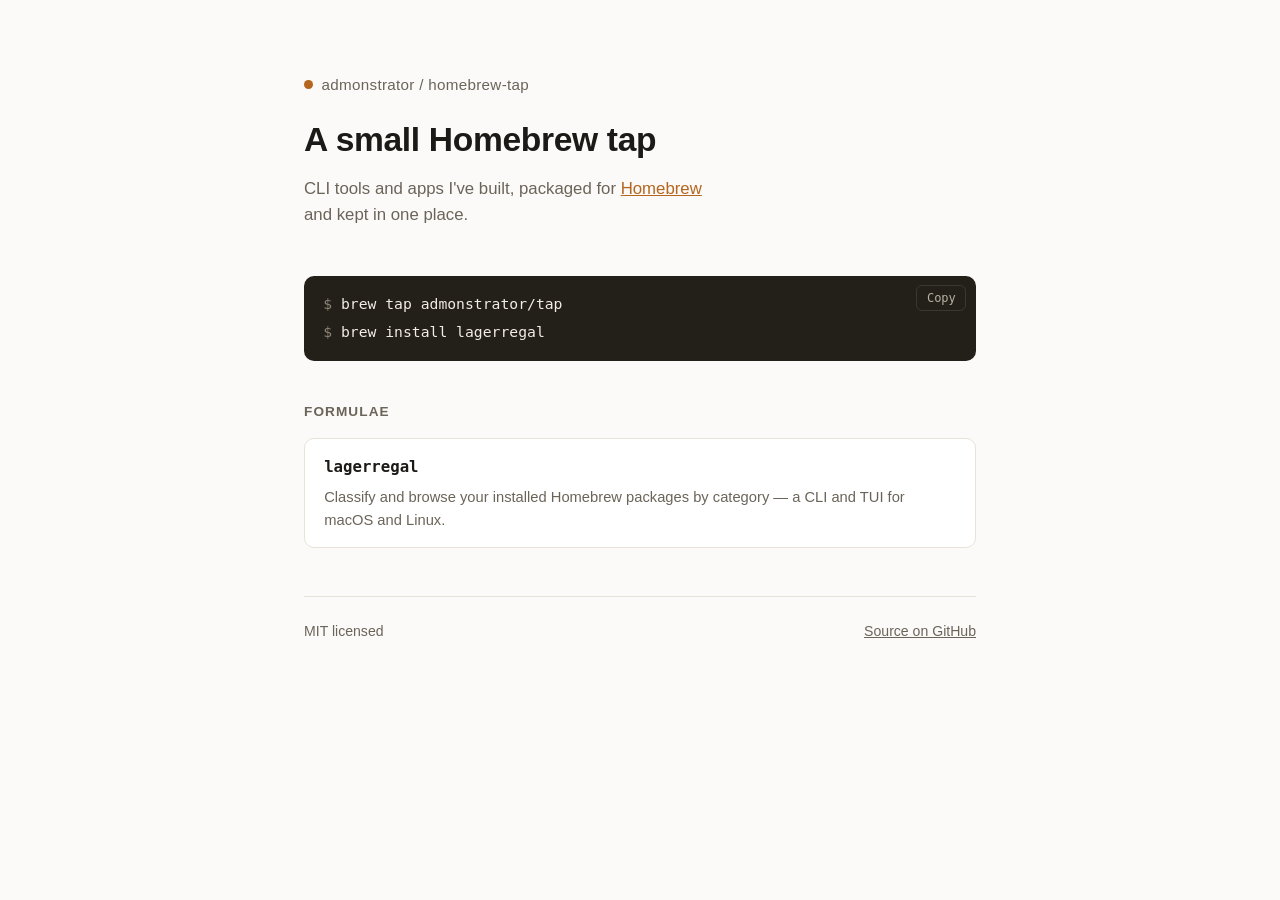
==== site/index.html @ 942a2356 "Initial tap: README, lagerregal formula, and GH Pages site Sets up homebrew-tap as the collection po" ====
<!doctype html>
<html lang="en">
<head>
<meta charset="utf-8">
<meta name="viewport" content="width=device-width, initial-scale=1">
<title>admonstrator&#39;s Homebrew Tap</title>
<meta name="description" content="A personal Homebrew tap: CLI tools and apps by admonstrator, installable via brew.">
<style>
  :root {
    --bg: #fbfaf8;
    --fg: #1c1a17;
    --muted: #6b6459;
    --accent: #b5651d;
    --card: #ffffff;
    --border: #e7e2da;
    --code-bg: #232019;
    --code-fg: #f2ede4;
  }
  @media (prefers-color-scheme: dark) {
    :root {
      --bg: #171512;
      --fg: #ede8e0;
      --muted: #a49a8a;
      --accent: #e0954f;
      --card: #211e1a;
      --border: #34302a;
      --code-bg: #0f0d0b;
      --code-fg: #f2ede4;
    }
  }
  :root[data-theme="dark"] {
    --bg: #171512; --fg: #ede8e0; --muted: #a49a8a; --accent: #e0954f;
    --card: #211e1a; --border: #34302a; --code-bg: #0f0d0b; --code-fg: #f2ede4;
  }
  :root[data-theme="light"] {
    --bg: #fbfaf8; --fg: #1c1a17; --muted: #6b6459; --accent: #b5651d;
    --card: #ffffff; --border: #e7e2da; --code-bg: #232019; --code-fg: #f2ede4;
  }

  * { box-sizing: border-box; }
  html, body {
    margin: 0; padding: 0;
    background: var(--bg); color: var(--fg);
    font-family: -apple-system, BlinkMacSystemFont, "Segoe UI", Helvetica, Arial, sans-serif;
  }
  body {
    max-width: 720px;
    margin: 0 auto;
    padding: 4.5rem 1.5rem 3rem;
    line-height: 1.55;
  }
  header { margin-bottom: 3rem; }
  .mark {
    display: inline-flex;
    align-items: center;
    gap: 0.55rem;
    font-size: 0.95rem;
    color: var(--muted);
    letter-spacing: 0.02em;
    margin-bottom: 1.1rem;
  }
  .mark .dot {
    width: 0.55rem; height: 0.55rem; border-radius: 50%;
    background: var(--accent);
    flex: none;
  }
  h1 {
    font-size: 2.1rem;
    margin: 0 0 0.6rem;
    letter-spacing: -0.01em;
  }
  .lede {
    color: var(--muted);
    font-size: 1.05rem;
    max-width: 46ch;
    margin: 0;
  }

  .install {
    position: relative;
    background: var(--code-bg);
    color: var(--code-fg);
    border-radius: 10px;
    padding: 1.1rem 1.2rem;
    font-family: ui-monospace, SFMono-Regular, Menlo, Consolas, monospace;
    font-size: 0.92rem;
    margin: 2rem 0 2.5rem;
    overflow-x: auto;
  }
  .install div + div { margin-top: 0.3rem; }
  .install .prompt { color: #8a8378; user-select: none; }
  .copy-btn {
    position: absolute;
    top: 0.6rem; right: 0.6rem;
    background: transparent;
    color: #b8b1a3;
    border: 1px solid #3d382f;
    border-radius: 6px;
    padding: 0.3rem 0.6rem;
    font-size: 0.75rem;
    cursor: pointer;
    font-family: inherit;
  }
  .copy-btn:hover { background: #2c2820; color: var(--code-fg); }

  h2 {
    font-size: 0.85rem;
    text-transform: uppercase;
    letter-spacing: 0.08em;
    color: var(--muted);
    margin: 0 0 1rem;
  }
  .formulae { list-style: none; margin: 0 0 3rem; padding: 0; display: grid; gap: 0.75rem; }
  .formulae li {
    background: var(--card);
    border: 1px solid var(--border);
    border-radius: 10px;
    padding: 1rem 1.2rem;
  }
  .formulae a {
    color: var(--fg);
    font-weight: 600;
    text-decoration: none;
    font-family: ui-monospace, SFMono-Regular, Menlo, Consolas, monospace;
    font-size: 0.98rem;
  }
  .formulae a:hover { color: var(--accent); }
  .formulae p {
    margin: 0.35rem 0 0;
    color: var(--muted);
    font-size: 0.92rem;
  }

  footer {
    border-top: 1px solid var(--border);
    padding-top: 1.5rem;
    color: var(--muted);
    font-size: 0.88rem;
    display: flex;
    justify-content: space-between;
    flex-wrap: wrap;
    gap: 0.5rem;
  }
  footer a { color: var(--muted); }
  a { color: var(--accent); }
</style>
</head>
<body>
  <header>
    <div class="mark"><span class="dot"></span> admonstrator / homebrew-tap</div>
    <h1>A small Homebrew tap</h1>
    <p class="lede">CLI tools and apps I've built, packaged for <a href="https://brew.sh">Homebrew</a> and kept in one place.</p>
  </header>

  <div class="install">
    <div><span class="prompt">$</span> brew tap admonstrator/tap</div>
    <div><span class="prompt">$</span> brew install lagerregal</div>
    <button class="copy-btn" onclick="copyInstall(this)">Copy</button>
  </div>

  <h2>Formulae</h2>
  <ul class="formulae">
    <li>
      <a href="https://github.com/admonstrator/homebrew-lagerregal">lagerregal</a>
      <p>Classify and browse your installed Homebrew packages by category — a CLI and TUI for macOS and Linux.</p>
    </li>
  </ul>

  <footer>
    <span>MIT licensed</span>
    <a href="https://github.com/admonstrator/homebrew-tap">Source on GitHub</a>
  </footer>

  <script>
    function copyInstall(btn) {
      const text = "brew tap admonstrator/tap\nbrew install lagerregal";
      navigator.clipboard.writeText(text).then(() => {
        const original = btn.textContent;
        btn.textContent = "Copied";
        setTimeout(() => { btn.textContent = original; }, 1500);
      });
    }
  </script>
</body>
</html>
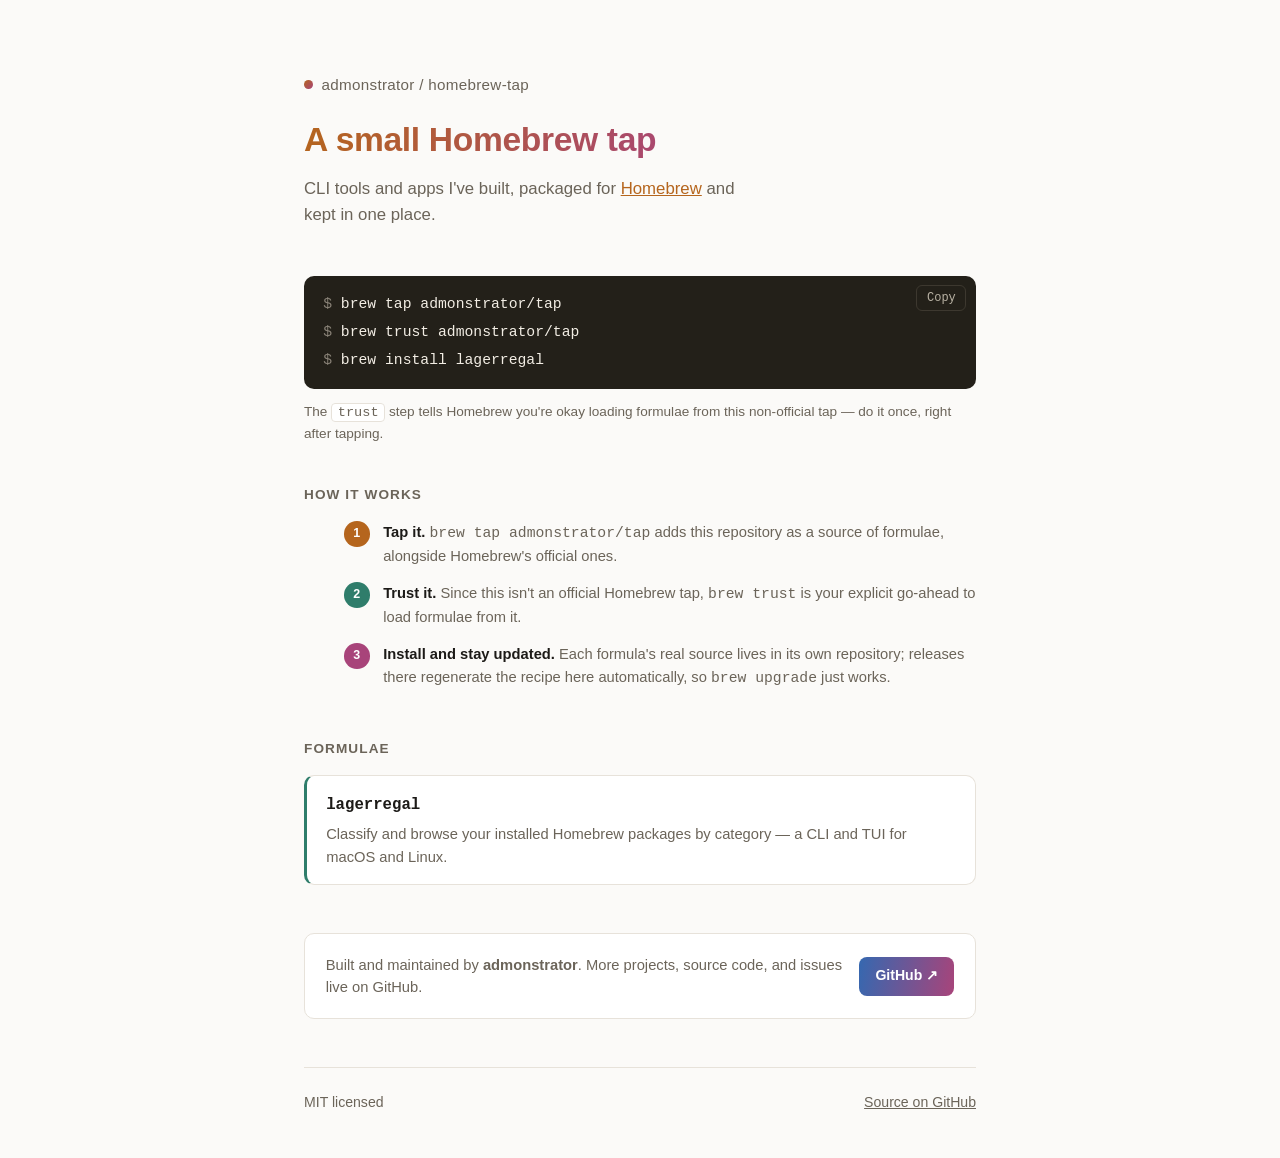
==== commit a8c1b1ba: "Colorize site, explain the tap flow, add brew trust step and GitHub link" ====
--- a/site/index.html
+++ b/site/index.html
@@ -11,6 +11,9 @@
     --fg: #1c1a17;
     --muted: #6b6459;
     --accent: #b5651d;
+    --accent-2: #2f7d6b;
+    --accent-3: #a8447a;
+    --accent-4: #3568b0;
     --card: #ffffff;
     --border: #e7e2da;
     --code-bg: #232019;
@@ -22,6 +25,9 @@
       --fg: #ede8e0;
       --muted: #a49a8a;
       --accent: #e0954f;
+      --accent-2: #57bfa4;
+      --accent-3: #dd7fb2;
+      --accent-4: #7aa6e5;
       --card: #211e1a;
       --border: #34302a;
       --code-bg: #0f0d0b;
@@ -30,10 +36,12 @@
   }
   :root[data-theme="dark"] {
     --bg: #171512; --fg: #ede8e0; --muted: #a49a8a; --accent: #e0954f;
+    --accent-2: #57bfa4; --accent-3: #dd7fb2; --accent-4: #7aa6e5;
     --card: #211e1a; --border: #34302a; --code-bg: #0f0d0b; --code-fg: #f2ede4;
   }
   :root[data-theme="light"] {
     --bg: #fbfaf8; --fg: #1c1a17; --muted: #6b6459; --accent: #b5651d;
+    --accent-2: #2f7d6b; --accent-3: #a8447a; --accent-4: #3568b0;
     --card: #ffffff; --border: #e7e2da; --code-bg: #232019; --code-fg: #f2ede4;
   }
 
@@ -61,18 +69,22 @@
   }
   .mark .dot {
     width: 0.55rem; height: 0.55rem; border-radius: 50%;
-    background: var(--accent);
+    background: linear-gradient(135deg, var(--accent), var(--accent-3));
     flex: none;
   }
   h1 {
     font-size: 2.1rem;
     margin: 0 0 0.6rem;
     letter-spacing: -0.01em;
+    background: linear-gradient(100deg, var(--accent), var(--accent-3) 60%, var(--accent-4));
+    -webkit-background-clip: text;
+    background-clip: text;
+    color: transparent;
   }
   .lede {
     color: var(--muted);
     font-size: 1.05rem;
-    max-width: 46ch;
+    max-width: 50ch;
     margin: 0;
   }
 
@@ -84,7 +96,7 @@
     padding: 1.1rem 1.2rem;
     font-family: ui-monospace, SFMono-Regular, Menlo, Consolas, monospace;
     font-size: 0.92rem;
-    margin: 2rem 0 2.5rem;
+    margin: 2rem 0 0.75rem;
     overflow-x: auto;
   }
   .install div + div { margin-top: 0.3rem; }
@@ -102,6 +114,18 @@
     font-family: inherit;
   }
   .copy-btn:hover { background: #2c2820; color: var(--code-fg); }
+  .install-note {
+    color: var(--muted);
+    font-size: 0.85rem;
+    margin: 0 0 2.5rem;
+  }
+  .install-note code {
+    font-family: ui-monospace, SFMono-Regular, Menlo, Consolas, monospace;
+    background: var(--card);
+    border: 1px solid var(--border);
+    border-radius: 4px;
+    padding: 0.05rem 0.35rem;
+  }
 
   h2 {
     font-size: 0.85rem;
@@ -110,10 +134,42 @@
     color: var(--muted);
     margin: 0 0 1rem;
   }
+
+  .explainer {
+    display: grid;
+    gap: 0.9rem;
+    margin: 0 0 3rem;
+  }
+  .explainer li {
+    list-style: none;
+    display: flex;
+    gap: 0.85rem;
+    align-items: flex-start;
+  }
+  .explainer .num {
+    flex: none;
+    width: 1.6rem; height: 1.6rem;
+    border-radius: 50%;
+    display: flex; align-items: center; justify-content: center;
+    font-size: 0.78rem;
+    font-weight: 700;
+    color: #fff;
+  }
+  .explainer li:nth-child(1) .num { background: var(--accent); }
+  .explainer li:nth-child(2) .num { background: var(--accent-2); }
+  .explainer li:nth-child(3) .num { background: var(--accent-3); }
+  .explainer p {
+    margin: 0;
+    color: var(--muted);
+    font-size: 0.92rem;
+  }
+  .explainer strong { color: var(--fg); }
+
   .formulae { list-style: none; margin: 0 0 3rem; padding: 0; display: grid; gap: 0.75rem; }
   .formulae li {
     background: var(--card);
     border: 1px solid var(--border);
+    border-left: 3px solid var(--accent-2);
     border-radius: 10px;
     padding: 1rem 1.2rem;
   }
@@ -130,6 +186,38 @@
     color: var(--muted);
     font-size: 0.92rem;
   }
+
+  .about {
+    background: var(--card);
+    border: 1px solid var(--border);
+    border-radius: 10px;
+    padding: 1.2rem 1.3rem;
+    margin: 0 0 3rem;
+    display: flex;
+    gap: 1rem;
+    align-items: center;
+    flex-wrap: wrap;
+  }
+  .about p {
+    margin: 0;
+    color: var(--muted);
+    font-size: 0.92rem;
+    flex: 1 1 30ch;
+  }
+  .about a.button {
+    flex: none;
+    display: inline-flex;
+    align-items: center;
+    gap: 0.4rem;
+    background: linear-gradient(100deg, var(--accent-4), var(--accent-3));
+    color: #fff;
+    text-decoration: none;
+    font-weight: 600;
+    font-size: 0.88rem;
+    padding: 0.55rem 1rem;
+    border-radius: 8px;
+  }
+  .about a.button:hover { filter: brightness(1.08); }
 
   footer {
     border-top: 1px solid var(--border);
@@ -154,9 +242,27 @@
 
   <div class="install">
     <div><span class="prompt">$</span> brew tap admonstrator/tap</div>
+    <div><span class="prompt">$</span> brew trust admonstrator/tap</div>
     <div><span class="prompt">$</span> brew install lagerregal</div>
     <button class="copy-btn" onclick="copyInstall(this)">Copy</button>
   </div>
+  <p class="install-note">The <code>trust</code> step tells Homebrew you're okay loading formulae from this non-official tap — do it once, right after tapping.</p>
+
+  <h2>How it works</h2>
+  <ul class="explainer">
+    <li>
+      <span class="num">1</span>
+      <p><strong>Tap it.</strong> <code>brew tap admonstrator/tap</code> adds this repository as a source of formulae, alongside Homebrew's official ones.</p>
+    </li>
+    <li>
+      <span class="num">2</span>
+      <p><strong>Trust it.</strong> Since this isn't an official Homebrew tap, <code>brew trust</code> is your explicit go-ahead to load formulae from it.</p>
+    </li>
+    <li>
+      <span class="num">3</span>
+      <p><strong>Install and stay updated.</strong> Each formula's real source lives in its own repository; releases there regenerate the recipe here automatically, so <code>brew upgrade</code> just works.</p>
+    </li>
+  </ul>
 
   <h2>Formulae</h2>
   <ul class="formulae">
@@ -165,6 +271,13 @@
       <p>Classify and browse your installed Homebrew packages by category — a CLI and TUI for macOS and Linux.</p>
     </li>
   </ul>
+
+  <div class="about">
+    <p>Built and maintained by <strong>admonstrator</strong>. More projects, source code, and issues live on GitHub.</p>
+    <a class="button" href="https://admon.me" target="_blank" rel="noopener">
+      GitHub ↗
+    </a>
+  </div>
 
   <footer>
     <span>MIT licensed</span>
@@ -173,7 +286,7 @@
 
   <script>
     function copyInstall(btn) {
-      const text = "brew tap admonstrator/tap\nbrew install lagerregal";
+      const text = "brew tap admonstrator/tap\nbrew trust admonstrator/tap\nbrew install lagerregal";
       navigator.clipboard.writeText(text).then(() => {
         const original = btn.textContent;
         btn.textContent = "Copied";
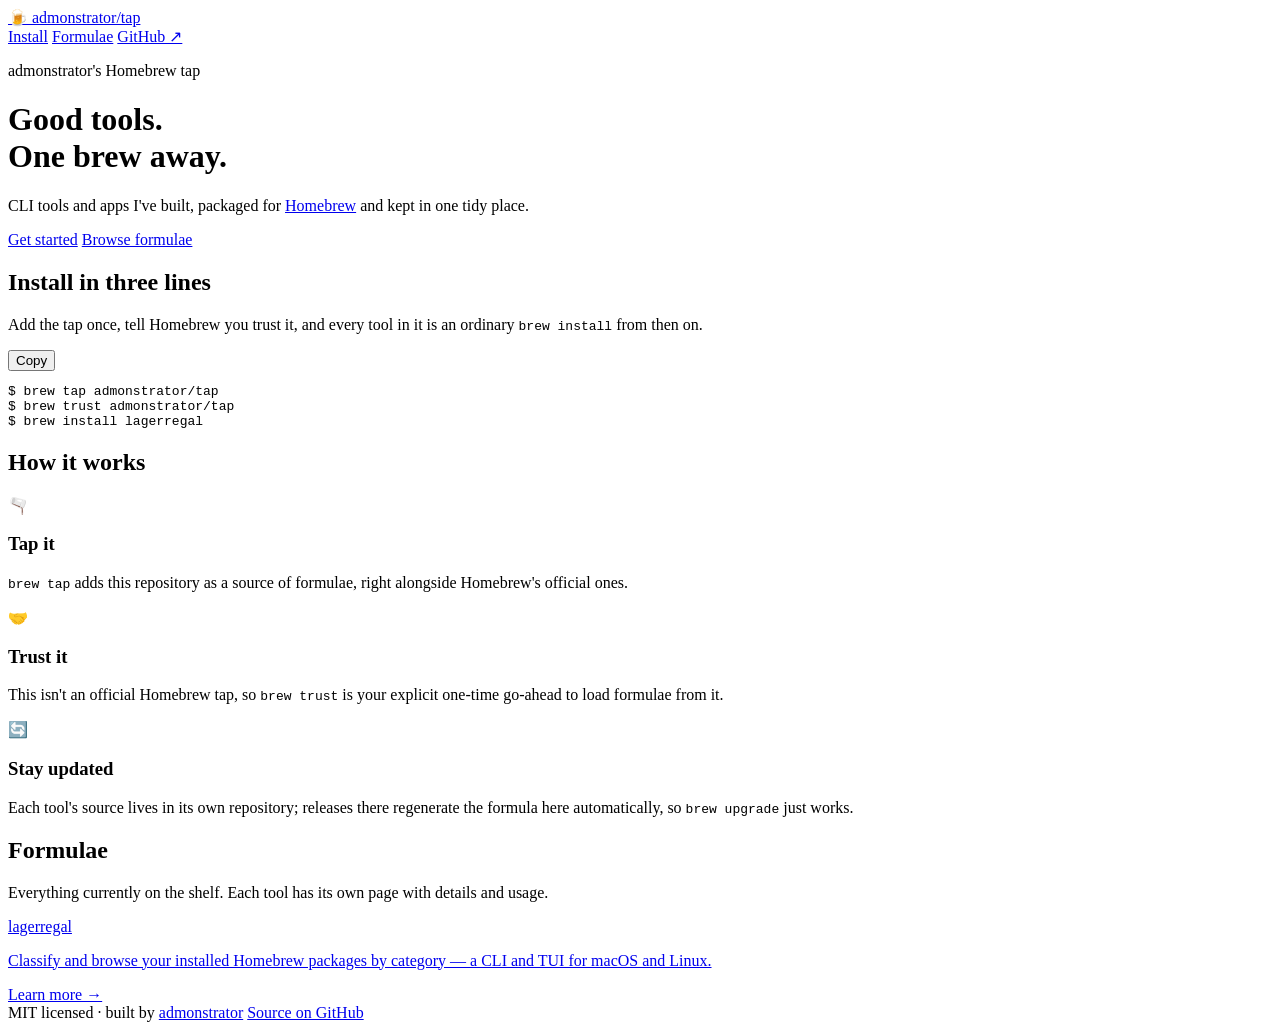
==== commit ddddad47: "Redesign site Apple-style and add /lagerregal tool page Co-Authored-By: Claude Fable 5 <noreply@anth" ====
--- a/site/index.html
+++ b/site/index.html
@@ -5,283 +5,83 @@
 <meta name="viewport" content="width=device-width, initial-scale=1">
 <title>admonstrator&#39;s Homebrew Tap</title>
 <meta name="description" content="A personal Homebrew tap: CLI tools and apps by admonstrator, installable via brew.">
-<style>
-  :root {
-    --bg: #fbfaf8;
-    --fg: #1c1a17;
-    --muted: #6b6459;
-    --accent: #b5651d;
-    --accent-2: #2f7d6b;
-    --accent-3: #a8447a;
-    --accent-4: #3568b0;
-    --card: #ffffff;
-    --border: #e7e2da;
-    --code-bg: #232019;
-    --code-fg: #f2ede4;
-  }
-  @media (prefers-color-scheme: dark) {
-    :root {
-      --bg: #171512;
-      --fg: #ede8e0;
-      --muted: #a49a8a;
-      --accent: #e0954f;
-      --accent-2: #57bfa4;
-      --accent-3: #dd7fb2;
-      --accent-4: #7aa6e5;
-      --card: #211e1a;
-      --border: #34302a;
-      --code-bg: #0f0d0b;
-      --code-fg: #f2ede4;
-    }
-  }
-  :root[data-theme="dark"] {
-    --bg: #171512; --fg: #ede8e0; --muted: #a49a8a; --accent: #e0954f;
-    --accent-2: #57bfa4; --accent-3: #dd7fb2; --accent-4: #7aa6e5;
-    --card: #211e1a; --border: #34302a; --code-bg: #0f0d0b; --code-fg: #f2ede4;
-  }
-  :root[data-theme="light"] {
-    --bg: #fbfaf8; --fg: #1c1a17; --muted: #6b6459; --accent: #b5651d;
-    --accent-2: #2f7d6b; --accent-3: #a8447a; --accent-4: #3568b0;
-    --card: #ffffff; --border: #e7e2da; --code-bg: #232019; --code-fg: #f2ede4;
-  }
-
-  * { box-sizing: border-box; }
-  html, body {
-    margin: 0; padding: 0;
-    background: var(--bg); color: var(--fg);
-    font-family: -apple-system, BlinkMacSystemFont, "Segoe UI", Helvetica, Arial, sans-serif;
-  }
-  body {
-    max-width: 720px;
-    margin: 0 auto;
-    padding: 4.5rem 1.5rem 3rem;
-    line-height: 1.55;
-  }
-  header { margin-bottom: 3rem; }
-  .mark {
-    display: inline-flex;
-    align-items: center;
-    gap: 0.55rem;
-    font-size: 0.95rem;
-    color: var(--muted);
-    letter-spacing: 0.02em;
-    margin-bottom: 1.1rem;
-  }
-  .mark .dot {
-    width: 0.55rem; height: 0.55rem; border-radius: 50%;
-    background: linear-gradient(135deg, var(--accent), var(--accent-3));
-    flex: none;
-  }
-  h1 {
-    font-size: 2.1rem;
-    margin: 0 0 0.6rem;
-    letter-spacing: -0.01em;
-    background: linear-gradient(100deg, var(--accent), var(--accent-3) 60%, var(--accent-4));
-    -webkit-background-clip: text;
-    background-clip: text;
-    color: transparent;
-  }
-  .lede {
-    color: var(--muted);
-    font-size: 1.05rem;
-    max-width: 50ch;
-    margin: 0;
-  }
-
-  .install {
-    position: relative;
-    background: var(--code-bg);
-    color: var(--code-fg);
-    border-radius: 10px;
-    padding: 1.1rem 1.2rem;
-    font-family: ui-monospace, SFMono-Regular, Menlo, Consolas, monospace;
-    font-size: 0.92rem;
-    margin: 2rem 0 0.75rem;
-    overflow-x: auto;
-  }
-  .install div + div { margin-top: 0.3rem; }
-  .install .prompt { color: #8a8378; user-select: none; }
-  .copy-btn {
-    position: absolute;
-    top: 0.6rem; right: 0.6rem;
-    background: transparent;
-    color: #b8b1a3;
-    border: 1px solid #3d382f;
-    border-radius: 6px;
-    padding: 0.3rem 0.6rem;
-    font-size: 0.75rem;
-    cursor: pointer;
-    font-family: inherit;
-  }
-  .copy-btn:hover { background: #2c2820; color: var(--code-fg); }
-  .install-note {
-    color: var(--muted);
-    font-size: 0.85rem;
-    margin: 0 0 2.5rem;
-  }
-  .install-note code {
-    font-family: ui-monospace, SFMono-Regular, Menlo, Consolas, monospace;
-    background: var(--card);
-    border: 1px solid var(--border);
-    border-radius: 4px;
-    padding: 0.05rem 0.35rem;
-  }
-
-  h2 {
-    font-size: 0.85rem;
-    text-transform: uppercase;
-    letter-spacing: 0.08em;
-    color: var(--muted);
-    margin: 0 0 1rem;
-  }
-
-  .explainer {
-    display: grid;
-    gap: 0.9rem;
-    margin: 0 0 3rem;
-  }
-  .explainer li {
-    list-style: none;
-    display: flex;
-    gap: 0.85rem;
-    align-items: flex-start;
-  }
-  .explainer .num {
-    flex: none;
-    width: 1.6rem; height: 1.6rem;
-    border-radius: 50%;
-    display: flex; align-items: center; justify-content: center;
-    font-size: 0.78rem;
-    font-weight: 700;
-    color: #fff;
-  }
-  .explainer li:nth-child(1) .num { background: var(--accent); }
-  .explainer li:nth-child(2) .num { background: var(--accent-2); }
-  .explainer li:nth-child(3) .num { background: var(--accent-3); }
-  .explainer p {
-    margin: 0;
-    color: var(--muted);
-    font-size: 0.92rem;
-  }
-  .explainer strong { color: var(--fg); }
-
-  .formulae { list-style: none; margin: 0 0 3rem; padding: 0; display: grid; gap: 0.75rem; }
-  .formulae li {
-    background: var(--card);
-    border: 1px solid var(--border);
-    border-left: 3px solid var(--accent-2);
-    border-radius: 10px;
-    padding: 1rem 1.2rem;
-  }
-  .formulae a {
-    color: var(--fg);
-    font-weight: 600;
-    text-decoration: none;
-    font-family: ui-monospace, SFMono-Regular, Menlo, Consolas, monospace;
-    font-size: 0.98rem;
-  }
-  .formulae a:hover { color: var(--accent); }
-  .formulae p {
-    margin: 0.35rem 0 0;
-    color: var(--muted);
-    font-size: 0.92rem;
-  }
-
-  .about {
-    background: var(--card);
-    border: 1px solid var(--border);
-    border-radius: 10px;
-    padding: 1.2rem 1.3rem;
-    margin: 0 0 3rem;
-    display: flex;
-    gap: 1rem;
-    align-items: center;
-    flex-wrap: wrap;
-  }
-  .about p {
-    margin: 0;
-    color: var(--muted);
-    font-size: 0.92rem;
-    flex: 1 1 30ch;
-  }
-  .about a.button {
-    flex: none;
-    display: inline-flex;
-    align-items: center;
-    gap: 0.4rem;
-    background: linear-gradient(100deg, var(--accent-4), var(--accent-3));
-    color: #fff;
-    text-decoration: none;
-    font-weight: 600;
-    font-size: 0.88rem;
-    padding: 0.55rem 1rem;
-    border-radius: 8px;
-  }
-  .about a.button:hover { filter: brightness(1.08); }
-
-  footer {
-    border-top: 1px solid var(--border);
-    padding-top: 1.5rem;
-    color: var(--muted);
-    font-size: 0.88rem;
-    display: flex;
-    justify-content: space-between;
-    flex-wrap: wrap;
-    gap: 0.5rem;
-  }
-  footer a { color: var(--muted); }
-  a { color: var(--accent); }
-</style>
+<link rel="icon" href="data:image/svg+xml,<svg xmlns=%22http://www.w3.org/2000/svg%22 viewBox=%220 0 100 100%22><text y=%22.9em%22 font-size=%2290%22>🍺</text></svg>">
+<link rel="stylesheet" href="/assets/style.css">
 </head>
 <body>
-  <header>
-    <div class="mark"><span class="dot"></span> admonstrator / homebrew-tap</div>
-    <h1>A small Homebrew tap</h1>
-    <p class="lede">CLI tools and apps I've built, packaged for <a href="https://brew.sh">Homebrew</a> and kept in one place.</p>
-  </header>
+  <nav>
+    <div class="nav-inner">
+      <a class="brand" href="/">🍺 admonstrator/tap</a>
+      <div class="nav-links">
+        <a href="#install">Install</a>
+        <a href="#formulae">Formulae</a>
+        <a href="https://admon.me" target="_blank" rel="noopener">GitHub ↗</a>
+      </div>
+    </div>
+  </nav>
 
-  <div class="install">
-    <div><span class="prompt">$</span> brew tap admonstrator/tap</div>
-    <div><span class="prompt">$</span> brew trust admonstrator/tap</div>
-    <div><span class="prompt">$</span> brew install lagerregal</div>
-    <button class="copy-btn" onclick="copyInstall(this)">Copy</button>
-  </div>
-  <p class="install-note">The <code>trust</code> step tells Homebrew you're okay loading formulae from this non-official tap — do it once, right after tapping.</p>
+  <main>
+    <div class="hero">
+      <p class="eyebrow">admonstrator&#39;s Homebrew tap</p>
+      <h1>Good tools.<br>One <span class="tint">brew</span> away.</h1>
+      <p class="lede">CLI tools and apps I've built, packaged for <a href="https://brew.sh">Homebrew</a> and kept in one tidy place.</p>
+      <div class="cta">
+        <a class="button" href="#install">Get started</a>
+        <a class="quiet" href="#formulae">Browse formulae</a>
+      </div>
+    </div>
 
-  <h2>How it works</h2>
-  <ul class="explainer">
-    <li>
-      <span class="num">1</span>
-      <p><strong>Tap it.</strong> <code>brew tap admonstrator/tap</code> adds this repository as a source of formulae, alongside Homebrew's official ones.</p>
-    </li>
-    <li>
-      <span class="num">2</span>
-      <p><strong>Trust it.</strong> Since this isn't an official Homebrew tap, <code>brew trust</code> is your explicit go-ahead to load formulae from it.</p>
-    </li>
-    <li>
-      <span class="num">3</span>
-      <p><strong>Install and stay updated.</strong> Each formula's real source lives in its own repository; releases there regenerate the recipe here automatically, so <code>brew upgrade</code> just works.</p>
-    </li>
-  </ul>
+    <section id="install">
+      <h2>Install in three lines</h2>
+      <p class="section-lede">Add the tap once, tell Homebrew you trust it, and every tool in it is an ordinary <code>brew install</code> from then on.</p>
+      <div class="terminal">
+        <div class="bar"><span></span><span></span><span></span></div>
+        <button class="copy-btn" onclick="copyInstall(this)">Copy</button>
+        <pre><span class="prompt">$</span> brew tap admonstrator/tap
+<span class="prompt">$</span> brew trust admonstrator/tap
+<span class="prompt">$</span> brew install lagerregal</pre>
+      </div>
+    </section>
 
-  <h2>Formulae</h2>
-  <ul class="formulae">
-    <li>
-      <a href="https://github.com/admonstrator/homebrew-lagerregal">lagerregal</a>
-      <p>Classify and browse your installed Homebrew packages by category — a CLI and TUI for macOS and Linux.</p>
-    </li>
-  </ul>
+    <section>
+      <h2>How it works</h2>
+      <div class="grid">
+        <div class="card">
+          <div class="icon">🫗</div>
+          <h3>Tap it</h3>
+          <p><code>brew tap</code> adds this repository as a source of formulae, right alongside Homebrew's official ones.</p>
+        </div>
+        <div class="card">
+          <div class="icon">🤝</div>
+          <h3>Trust it</h3>
+          <p>This isn't an official Homebrew tap, so <code>brew trust</code> is your explicit one-time go-ahead to load formulae from it.</p>
+        </div>
+        <div class="card">
+          <div class="icon">🔄</div>
+          <h3>Stay updated</h3>
+          <p>Each tool's source lives in its own repository; releases there regenerate the formula here automatically, so <code>brew upgrade</code> just works.</p>
+        </div>
+      </div>
+    </section>
 
-  <div class="about">
-    <p>Built and maintained by <strong>admonstrator</strong>. More projects, source code, and issues live on GitHub.</p>
-    <a class="button" href="https://admon.me" target="_blank" rel="noopener">
-      GitHub ↗
-    </a>
-  </div>
+    <section id="formulae">
+      <h2>Formulae</h2>
+      <p class="section-lede">Everything currently on the shelf. Each tool has its own page with details and usage.</p>
+      <div class="grid">
+        <a class="tile" href="/lagerregal/">
+          <span class="name">lagerregal</span>
+          <p>Classify and browse your installed Homebrew packages by category — a CLI and TUI for macOS and Linux.</p>
+          <span class="more">Learn more →</span>
+        </a>
+      </div>
+    </section>
+  </main>
 
   <footer>
-    <span>MIT licensed</span>
-    <a href="https://github.com/admonstrator/homebrew-tap">Source on GitHub</a>
+    <div class="footer-inner">
+      <span>MIT licensed · built by <a href="https://admon.me" target="_blank" rel="noopener">admonstrator</a></span>
+      <a href="https://github.com/admonstrator/homebrew-tap">Source on GitHub</a>
+    </div>
   </footer>
 
   <script>
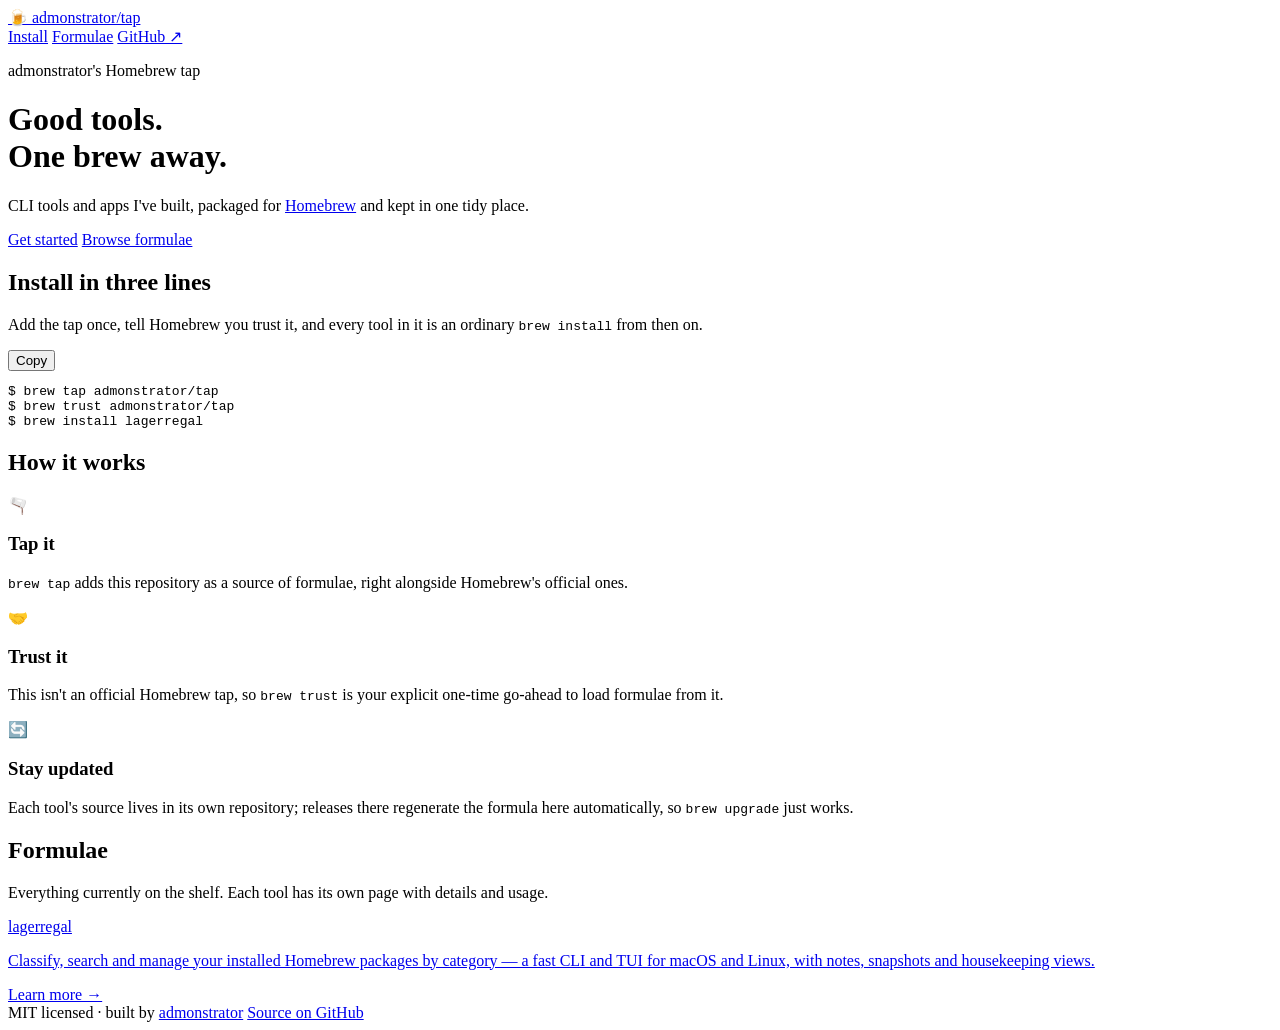
==== commit 9306a4d7: "Refresh lagerregal description and add real TUI screenshots The description now covers what the tool" ====
--- a/site/index.html
+++ b/site/index.html
@@ -70,7 +70,7 @@
       <div class="grid">
         <a class="tile" href="/lagerregal/">
           <span class="name">lagerregal</span>
-          <p>Classify and browse your installed Homebrew packages by category — a CLI and TUI for macOS and Linux.</p>
+          <p>Classify, search and manage your installed Homebrew packages by category — a fast CLI and TUI for macOS and Linux, with notes, snapshots and housekeeping views.</p>
           <span class="more">Learn more →</span>
         </a>
       </div>
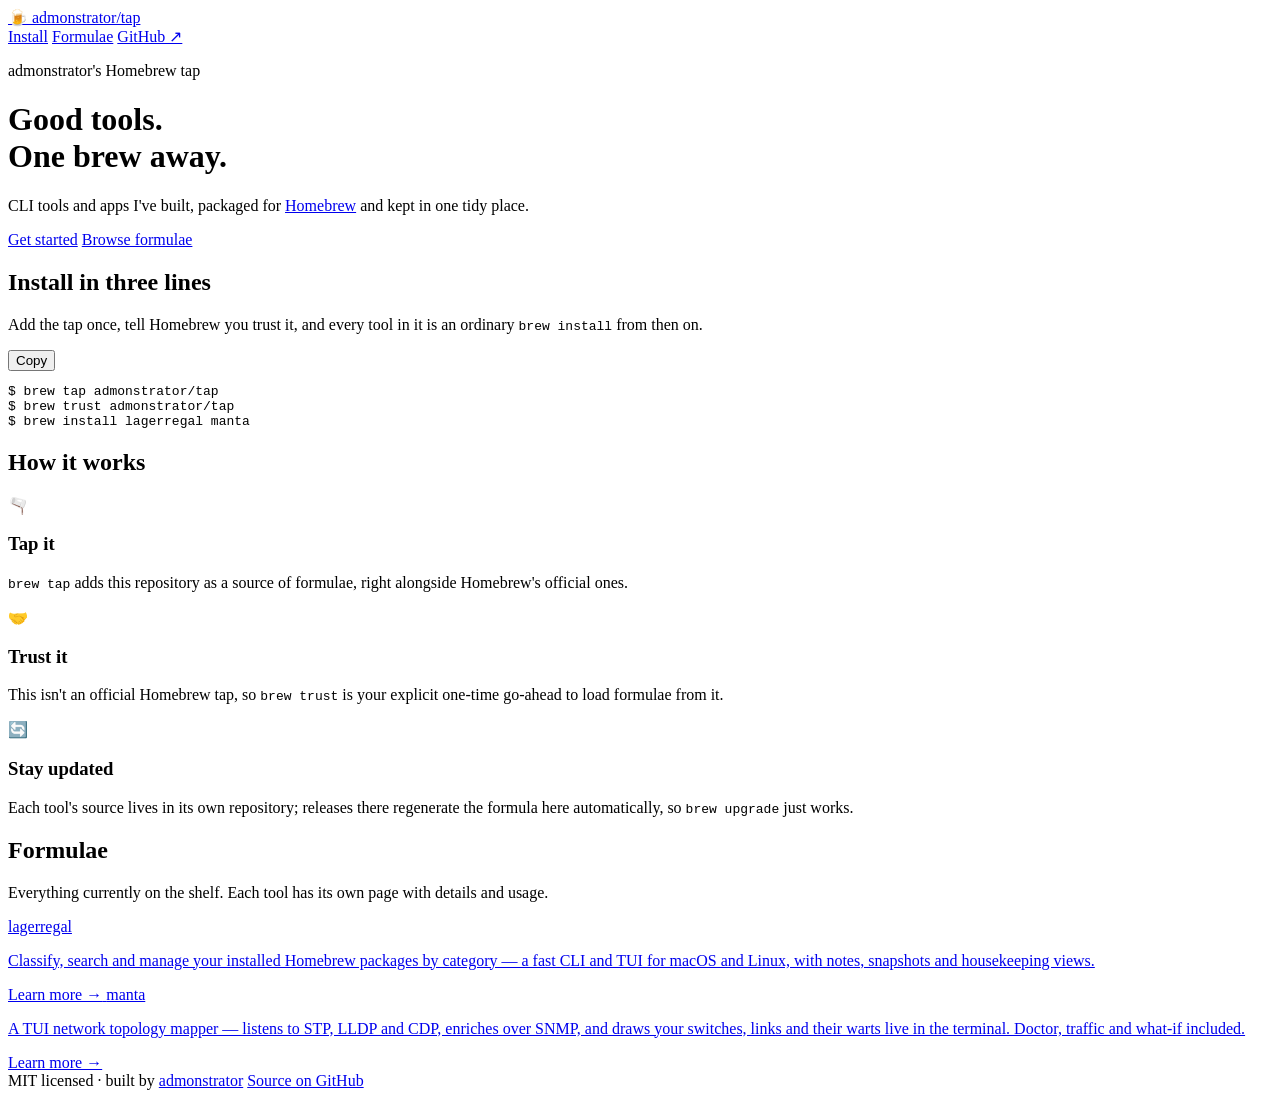
==== commit fc802999: "manta: add site subpage, screenshots and README entry A fancy little /manta/ page on brew.admon.me i" ====
--- a/site/index.html
+++ b/site/index.html
@@ -39,7 +39,7 @@
         <button class="copy-btn" onclick="copyInstall(this)">Copy</button>
         <pre><span class="prompt">$</span> brew tap admonstrator/tap
 <span class="prompt">$</span> brew trust admonstrator/tap
-<span class="prompt">$</span> brew install lagerregal</pre>
+<span class="prompt">$</span> brew install lagerregal manta</pre>
       </div>
     </section>
 
@@ -73,6 +73,11 @@
           <p>Classify, search and manage your installed Homebrew packages by category — a fast CLI and TUI for macOS and Linux, with notes, snapshots and housekeeping views.</p>
           <span class="more">Learn more →</span>
         </a>
+        <a class="tile" href="/manta/">
+          <span class="name">manta</span>
+          <p>A TUI network topology mapper — listens to STP, LLDP and CDP, enriches over SNMP, and draws your switches, links and their warts live in the terminal. Doctor, traffic and what-if included.</p>
+          <span class="more">Learn more →</span>
+        </a>
       </div>
     </section>
   </main>
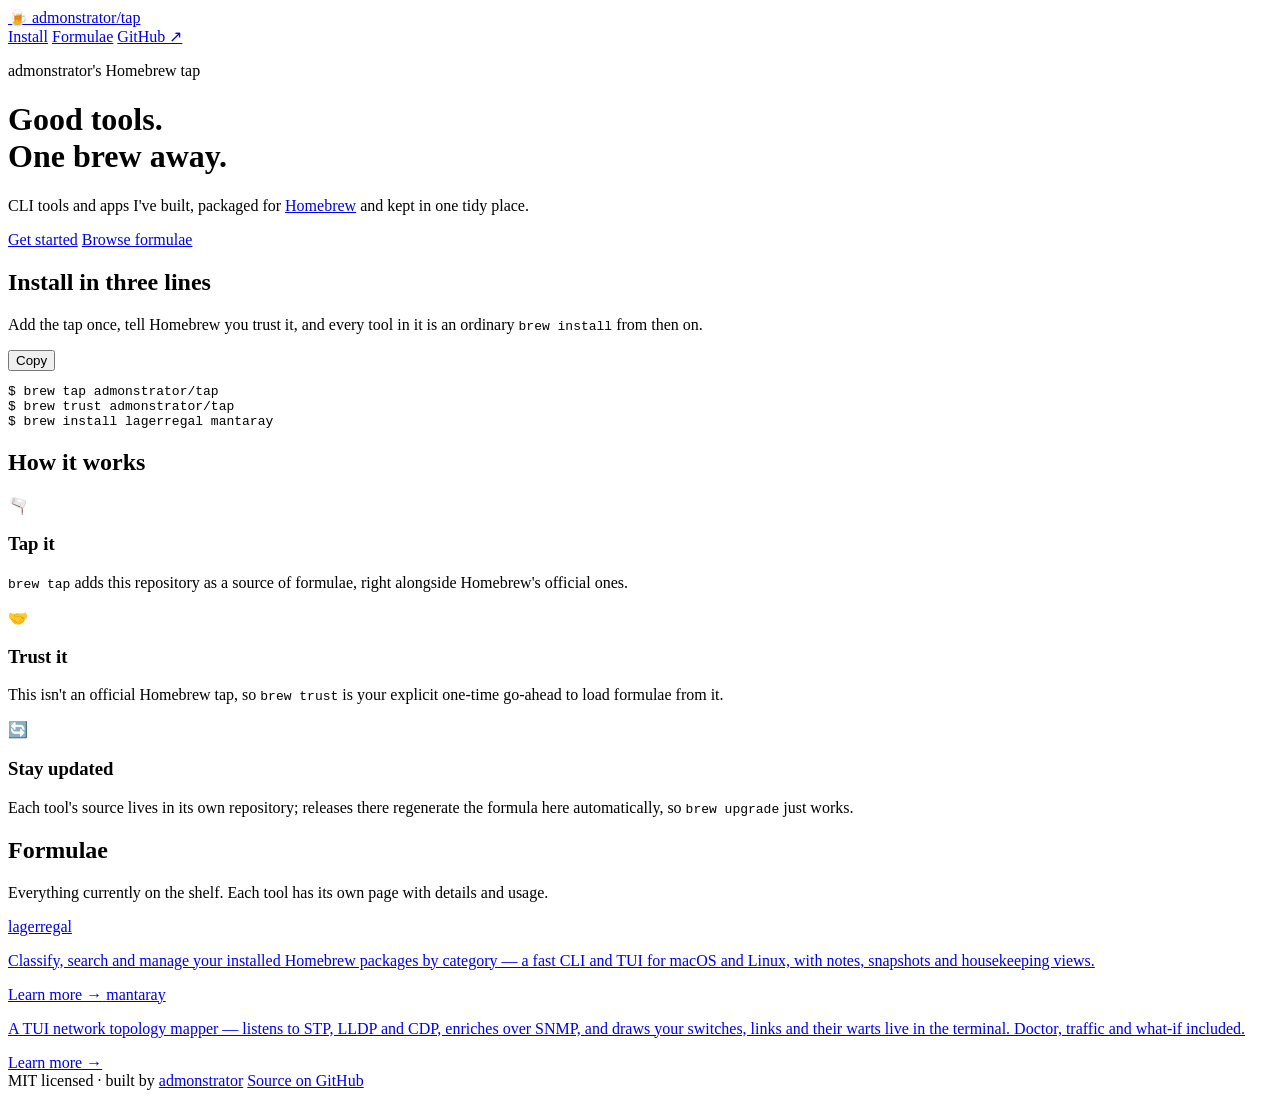
==== commit c23f1b21: "mantaray: rename from manta, refresh screenshots The formula name manta collides with an existing Ho" ====
--- a/site/index.html
+++ b/site/index.html
@@ -39,7 +39,7 @@
         <button class="copy-btn" onclick="copyInstall(this)">Copy</button>
         <pre><span class="prompt">$</span> brew tap admonstrator/tap
 <span class="prompt">$</span> brew trust admonstrator/tap
-<span class="prompt">$</span> brew install lagerregal manta</pre>
+<span class="prompt">$</span> brew install lagerregal mantaray</pre>
       </div>
     </section>
 
@@ -73,8 +73,8 @@
           <p>Classify, search and manage your installed Homebrew packages by category — a fast CLI and TUI for macOS and Linux, with notes, snapshots and housekeeping views.</p>
           <span class="more">Learn more →</span>
         </a>
-        <a class="tile" href="/manta/">
-          <span class="name">manta</span>
+        <a class="tile" href="/mantaray/">
+          <span class="name">mantaray</span>
           <p>A TUI network topology mapper — listens to STP, LLDP and CDP, enriches over SNMP, and draws your switches, links and their warts live in the terminal. Doctor, traffic and what-if included.</p>
           <span class="more">Learn more →</span>
         </a>
@@ -91,7 +91,7 @@
 
   <script>
     function copyInstall(btn) {
-      const text = "brew tap admonstrator/tap\nbrew trust admonstrator/tap\nbrew install lagerregal";
+      const text = "brew tap admonstrator/tap\nbrew trust admonstrator/tap\nbrew install lagerregal mantaray";
       navigator.clipboard.writeText(text).then(() => {
         const original = btn.textContent;
         btn.textContent = "Copied";
